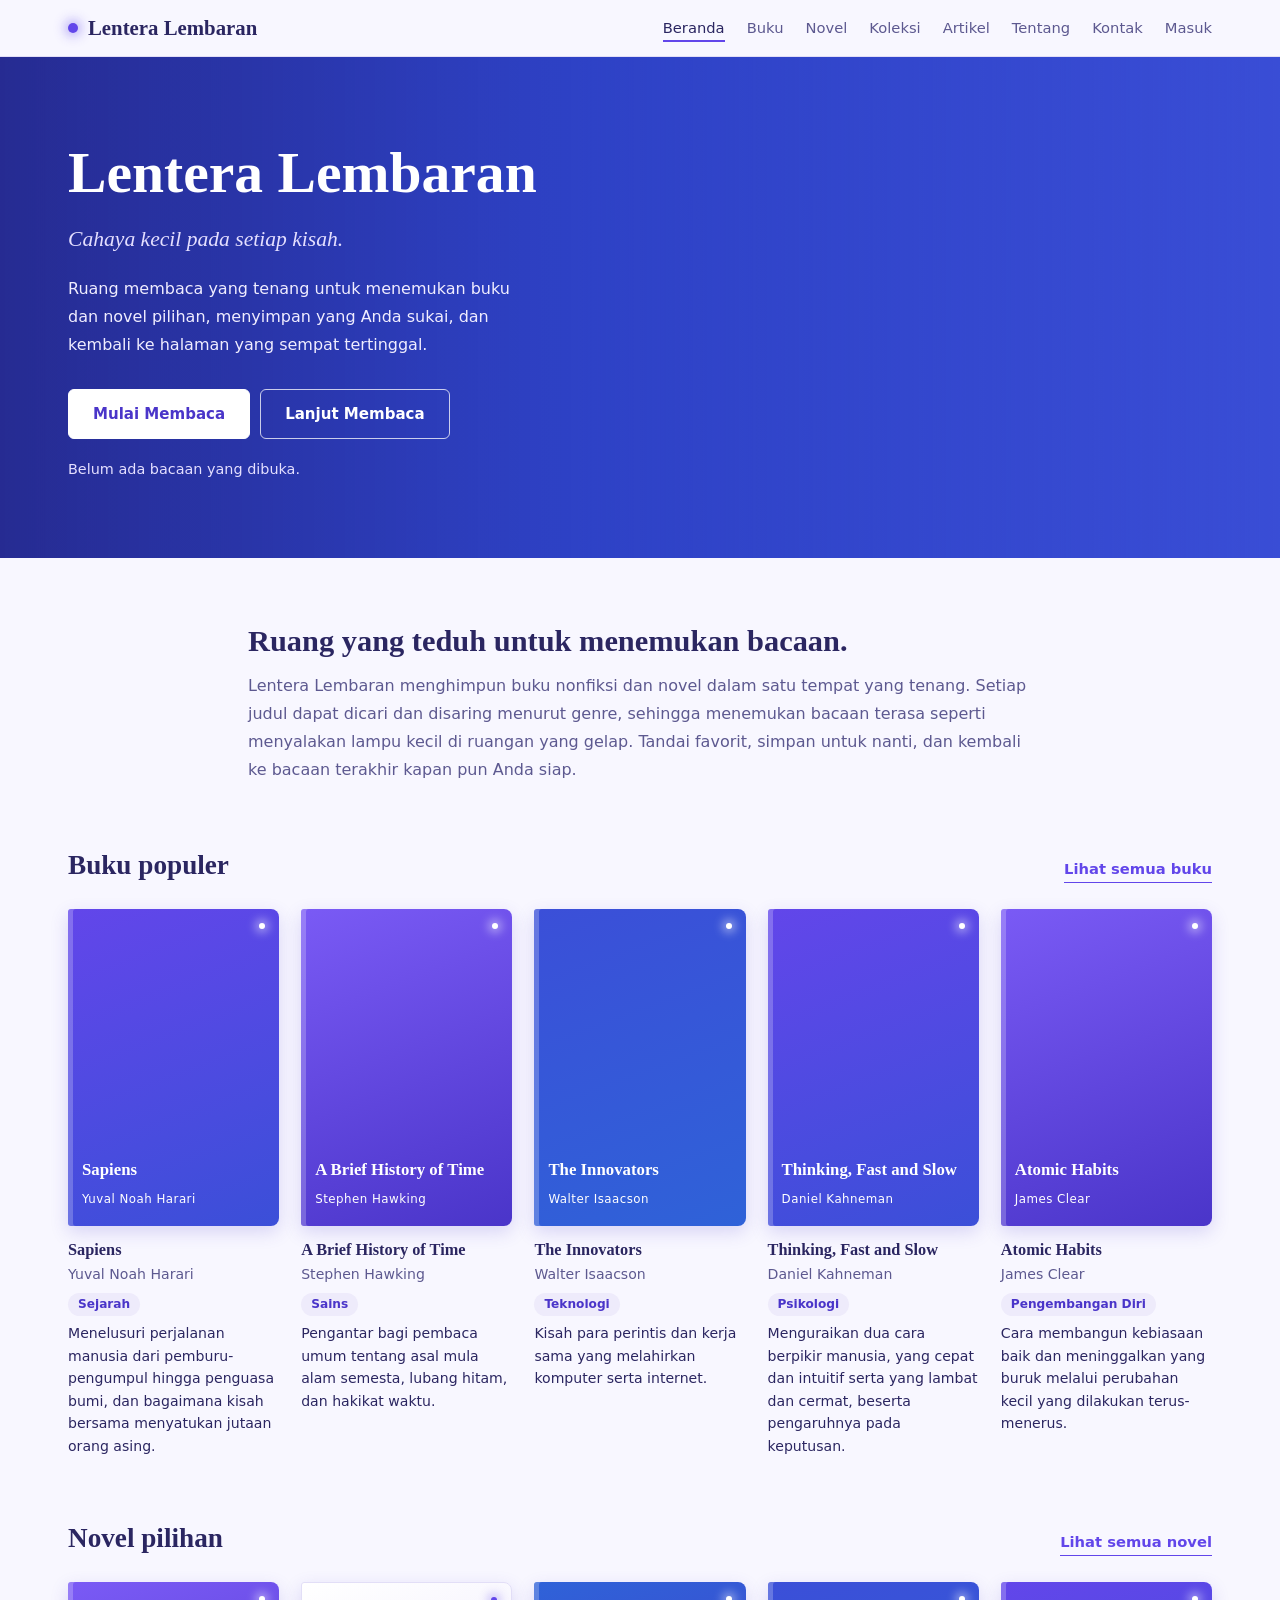
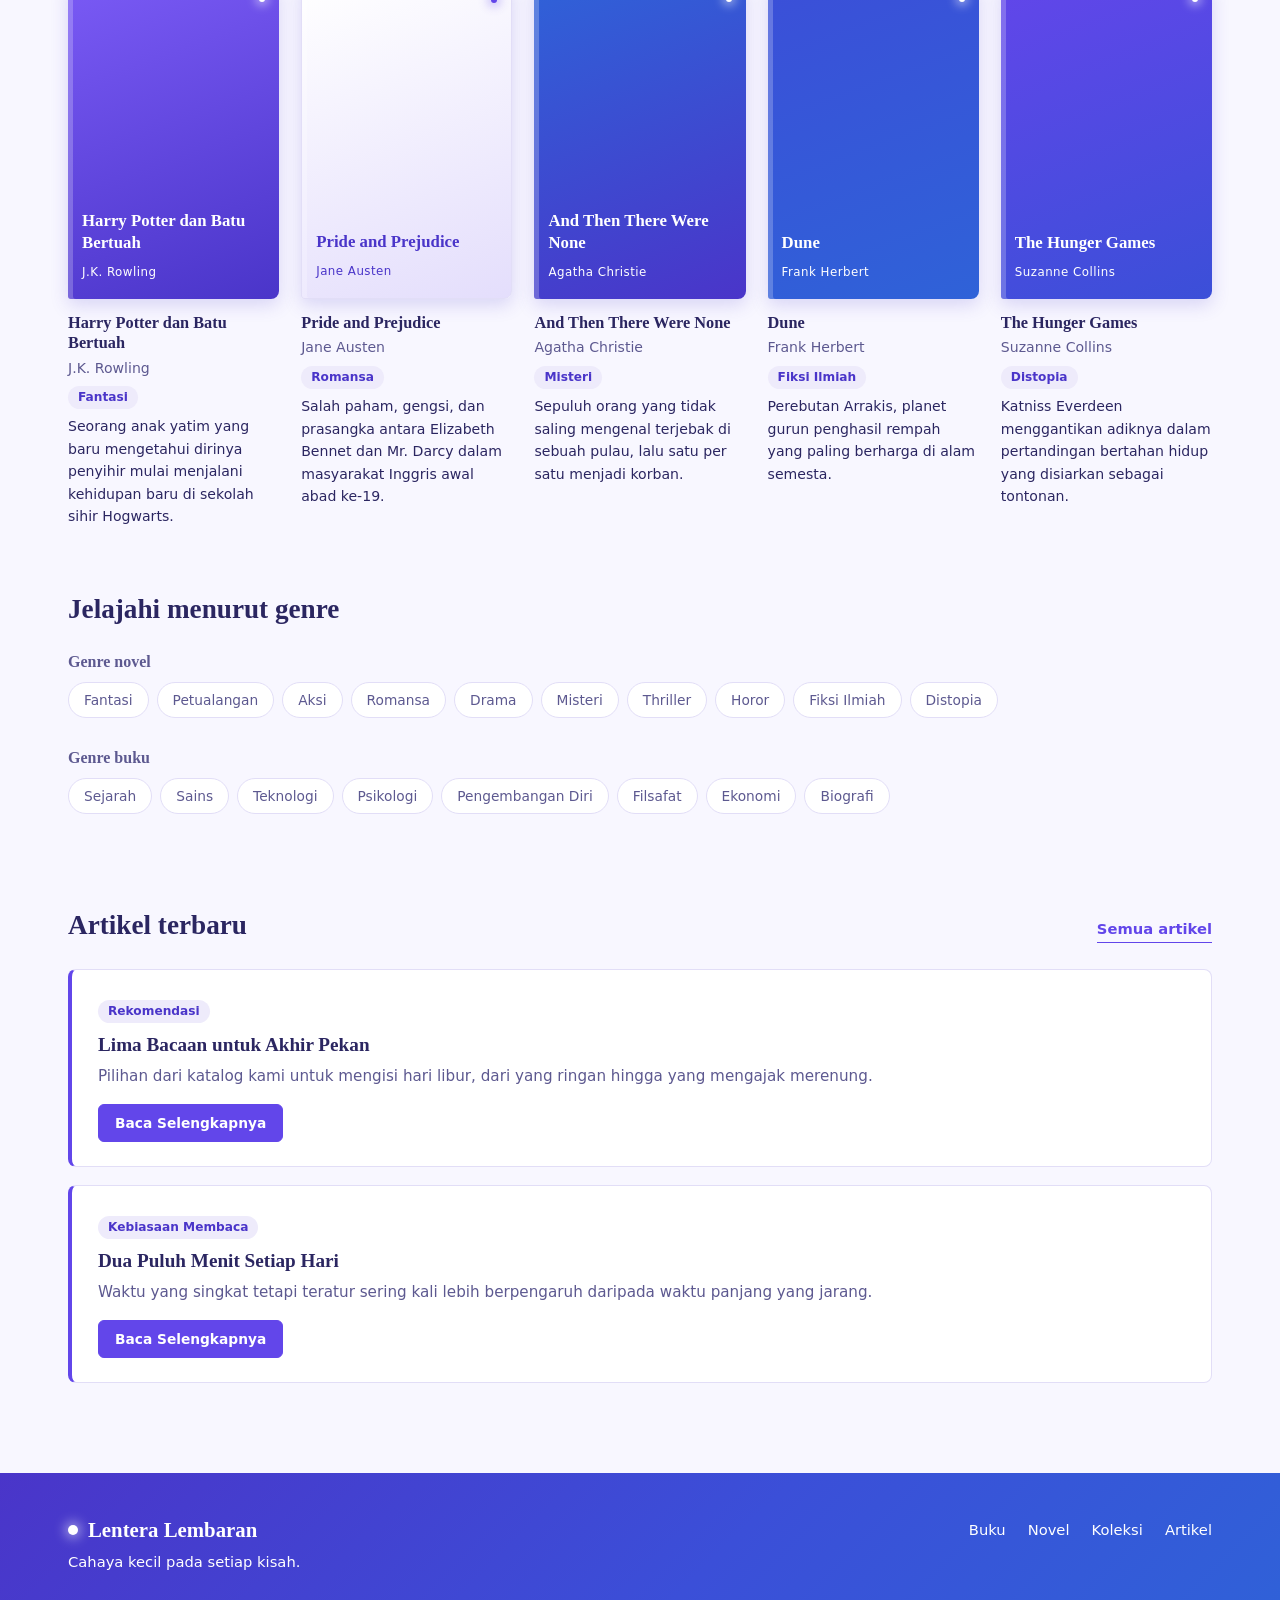
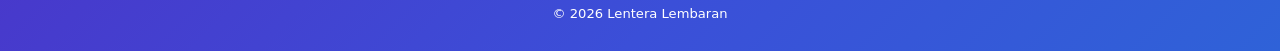
==== index.html @ 8225e92b "Upload website Lentera Lembaran" ====
<!DOCTYPE html>
<html lang="id">
<head>
    <meta charset="UTF-8">
    <meta name="viewport" content="width=device-width, initial-scale=1">
    <meta name="description" content="Lentera Lembaran: ruang membaca digital untuk menemukan buku dan novel pilihan.">
    <title>Beranda | Lentera Lembaran</title>
    <link rel="stylesheet" href="css/style.css">
</head>
<body data-halaman="index">

    <header class="header-situs" id="header-situs"></header>

    <main>
        <section class="hero">
            <div class="container hero-isi">
                <div>
                    <h1>Lentera Lembaran</h1>
                    <p class="semboyan">Cahaya kecil pada setiap kisah.</p>
                    <p class="lead">
                        Ruang membaca yang tenang untuk menemukan buku dan novel pilihan,
                        menyimpan yang Anda sukai, dan kembali ke halaman yang sempat tertinggal.
                    </p>
                    <div class="aksi">
                        <button class="btn btn-putih" type="button" data-dialog="dialog-pilih">Mulai Membaca</button>
                        <button class="btn btn-garis" type="button" id="tombol-lanjut">Lanjut Membaca</button>
                    </div>
                    <p class="terakhir" id="info-terakhir" aria-live="polite"></p>
                </div>
                <div class="lentera" aria-hidden="true">
                    <div class="nyala"></div>
                </div>
            </div>
        </section>

        <section class="bagian">
            <div class="container pengantar">
                <h2>Ruang yang teduh untuk menemukan bacaan.</h2>
                <p>
                    Lentera Lembaran menghimpun buku nonfiksi dan novel dalam satu tempat yang tenang.
                    Setiap judul dapat dicari dan disaring menurut genre, sehingga menemukan bacaan terasa
                    seperti menyalakan lampu kecil di ruangan yang gelap. Tandai favorit, simpan untuk nanti,
                    dan kembali ke bacaan terakhir kapan pun Anda siap.
                </p>
            </div>
        </section>

        <section class="bagian">
            <div class="container">
                <div class="bagian-kepala">
                    <h2>Buku populer</h2>
                    <a href="books.html">Lihat semua buku</a>
                </div>
                <div class="rak" id="rak-buku"></div>
            </div>
        </section>

        <section class="bagian">
            <div class="container">
                <div class="bagian-kepala">
                    <h2>Novel pilihan</h2>
                    <a href="novels.html">Lihat semua novel</a>
                </div>
                <div class="rak" id="rak-novel"></div>
            </div>
        </section>

        <section class="bagian">
            <div class="container">
                <div class="bagian-kepala">
                    <h2>Jelajahi menurut genre</h2>
                </div>
                <div class="kelompok-genre">
                    <h3>Genre novel</h3>
                    <div class="chips" id="genre-novel"></div>
                </div>
                <div class="kelompok-genre">
                    <h3>Genre buku</h3>
                    <div class="chips" id="genre-buku"></div>
                </div>
            </div>
        </section>

        <section class="bagian">
            <div class="container">
                <div class="bagian-kepala">
                    <h2>Artikel terbaru</h2>
                    <a href="news.html">Semua artikel</a>
                </div>
                <ul class="daftar-artikel" id="daftar-artikel"></ul>
            </div>
        </section>
    </main>

    <footer class="footer-situs" id="footer-situs"></footer>

    <dialog class="modal" id="dialog-pilih" aria-labelledby="judul-pilih">
        <div class="modal-isi modal-pilih">
            <button class="modal-tutup" type="button" data-tutup aria-label="Tutup">&times;</button>
            <h2 id="judul-pilih">Apa yang ingin Anda baca hari ini?</h2>
            <p>Pilih jenis bacaan untuk melanjutkan.</p>
            <div class="pilih-grid">
                <a class="pilih-kartu" href="novels.html">
                    <strong>Novel</strong>
                    <span>Kisah rekaan tentang dunia, manusia, dan kemungkinan yang belum terjadi.</span>
                </a>
                <a class="pilih-kartu" href="books.html">
                    <strong>Buku</strong>
                    <span>Bacaan nonfiksi untuk memahami sejarah, ilmu pengetahuan, dan diri sendiri.</span>
                </a>
            </div>
        </div>
    </dialog>

    <script src="js/data.js"></script>
    <script src="js/script.js"></script>
</body>
</html>
---- css/style.css ----
:root {
    --ungu: #6246ea;
    --ungu-tua: #4a35c9;
    --biru: #2f62d8;
    --lavender: #eeebfb;
    --putih: #ffffff;
    --latar: #f8f7ff;
    --teks: #2b2661;
    --teks-lembut: #5d5990;
    --garis: #e2def7;
    --galat: #b3261e;
    --gradasi: linear-gradient(135deg, #4a35c9 0%, #3b4fd8 55%, #2f62d8 100%);
    --bayangan: 0 12px 32px rgba(74, 53, 201, 0.14);
    --font-teks: "Segoe UI", system-ui, sans-serif;
    --font-judul: "Palatino Linotype", Palatino, Georgia, serif;
}

* {
    box-sizing: border-box;
    margin: 0;
    padding: 0;
}

[hidden] {
    display: none !important;
}

body {
    font-family: var(--font-teks);
    color: var(--teks);
    background: var(--latar);
    line-height: 1.75;
}

h1,
h2,
h3,
.logo {
    font-family: var(--font-judul);
    font-weight: 600;
    line-height: 1.25;
}

a {
    color: inherit;
}

:focus-visible {
    outline: 2px solid var(--ungu);
    outline-offset: 3px;
}

.sr {
    position: absolute;
    left: -9999px;
}

.container {
    max-width: 1200px;
    margin: 0 auto;
    padding: 0 28px;
}

.catatan {
    margin-top: 14px;
    font-size: 0.85rem;
    color: var(--teks-lembut);
}

.catatan a {
    color: var(--ungu);
}

.pusat-teks {
    text-align: center;
}

.aksi {
    display: flex;
    flex-wrap: wrap;
    gap: 10px;
}

.btn {
    display: inline-block;
    padding: 11px 24px;
    border: 1.5px solid var(--ungu);
    border-radius: 6px;
    background: var(--ungu);
    font: inherit;
    font-size: 0.94rem;
    font-weight: 600;
    color: var(--putih);
    text-decoration: none;
    cursor: pointer;
    transition: 0.2s;
}

.btn:hover {
    background: var(--biru);
    border-color: var(--biru);
}

.btn-garis {
    background: transparent;
    color: var(--ungu);
}

.btn-garis:hover {
    background: var(--lavender);
    border-color: var(--ungu);
}

.btn-putih {
    background: var(--putih);
    border-color: var(--putih);
    color: var(--ungu-tua);
}

.btn-putih:hover {
    background: var(--lavender);
    border-color: var(--lavender);
}

.btn-kecil {
    padding: 6px 16px;
    font-size: 0.86rem;
}

.header-situs {
    position: sticky;
    top: 0;
    z-index: 30;
    background: rgba(248, 247, 255, 0.94);
    backdrop-filter: blur(8px);
    border-bottom: 1px solid var(--garis);
}

.navbar {
    display: flex;
    align-items: center;
    justify-content: space-between;
    max-width: 1200px;
    margin: 0 auto;
    padding: 14px 28px;
}

.logo {
    display: flex;
    align-items: center;
    gap: 10px;
    font-size: 1.3rem;
    text-decoration: none;
}

.logo::before {
    content: "";
    width: 10px;
    height: 10px;
    border-radius: 50%;
    background: var(--ungu);
    box-shadow: 0 0 12px 3px rgba(98, 70, 234, 0.45);
}

.menu {
    display: flex;
    align-items: center;
    gap: 22px;
    list-style: none;
}

.menu a,
.menu-akun {
    padding: 4px 0;
    border: 0;
    border-bottom: 2px solid transparent;
    background: none;
    font: inherit;
    font-size: 0.92rem;
    color: var(--teks-lembut);
    text-decoration: none;
    cursor: pointer;
    transition: 0.2s;
}

.menu a:hover,
.menu-akun:hover {
    color: var(--teks);
}

.menu a.on {
    color: var(--teks);
    border-bottom-color: var(--ungu);
}

.burger {
    display: none;
    padding: 6px 14px;
    border: 1px solid var(--garis);
    border-radius: 6px;
    background: var(--putih);
    font: inherit;
    color: var(--teks);
    cursor: pointer;
}

.hero {
    padding: 80px 0 76px;
    background-color: #3b4fd8;
    background-image:
        linear-gradient(90deg, rgba(36, 40, 140, 0.92) 0%, rgba(40, 60, 190, 0.7) 45%, rgba(40, 60, 190, 0.1) 100%),
        url("../../images/lentera.jpg");
    background-position: center;
    background-size: cover;
    color: var(--putih);
}

.hero-isi {
    display: grid;
    grid-template-columns: 1.3fr 0.7fr;
    gap: 40px;
    align-items: center;
}

.hero h1 {
    margin-bottom: 12px;
    font-size: 3.6rem;
}

.semboyan {
    margin-bottom: 16px;
    font-family: var(--font-judul);
    font-size: 1.35rem;
    font-style: italic;
    color: #e4dfff;
}

.lead {
    max-width: 460px;
    margin-bottom: 30px;
    color: #f0edff;
}

.hero .btn-garis {
    border-color: rgba(255, 255, 255, 0.75);
    color: var(--putih);
}

.hero .btn-garis:hover {
    background: rgba(255, 255, 255, 0.16);
    border-color: var(--putih);
}

.terakhir {
    margin-top: 18px;
    font-size: 0.9rem;
    color: #e4dfff;
}

.hero-kutipan {
    justify-self: end;
    max-width: 260px;
    padding-top: 14px;
    border-top: 2px solid rgba(255, 255, 255, 0.6);
    font-family: var(--font-judul);
    font-size: 1.1rem;
    font-style: italic;
    line-height: 1.7;
    text-shadow: 0 1px 8px rgba(20, 20, 80, 0.7);
}

.judul-halaman {
    padding: 64px 0 44px;
    background: var(--gradasi);
    color: var(--putih);
}

.judul-halaman h1 {
    font-size: 2.5rem;
}

.judul-halaman p {
    max-width: 580px;
    margin-top: 6px;
    color: #f0edff;
}

.bagian {
    padding: 64px 0 0;
}

.bagian-kepala {
    display: flex;
    flex-wrap: wrap;
    align-items: baseline;
    justify-content: space-between;
    gap: 14px;
    margin-bottom: 26px;
}

.bagian-kepala h2 {
    font-size: 1.7rem;
}

.bagian-kepala a {
    font-size: 0.92rem;
    font-weight: 600;
    color: var(--ungu);
    text-decoration: none;
    border-bottom: 1px solid currentColor;
}

.pengantar {
    max-width: 840px;
}

.pengantar h2 {
    margin-bottom: 12px;
    font-size: 1.9rem;
}

.pengantar p {
    color: var(--teks-lembut);
}

.kelompok-genre {
    margin-bottom: 22px;
}

.kelompok-genre h3 {
    margin-bottom: 10px;
    font-size: 1rem;
    color: var(--teks-lembut);
}

.rak {
    display: grid;
    grid-template-columns: repeat(5, 1fr);
    gap: 34px 22px;
}

.kartu {
    position: relative;
}

.kartu h3 {
    margin: 14px 0 2px;
    font-size: 1.02rem;
}

.kartu-buka {
    padding: 0;
    border: 0;
    background: none;
    font: inherit;
    color: inherit;
    text-align: left;
    cursor: pointer;
}

.kartu-buka::after {
    content: "";
    position: absolute;
    inset: 0;
}

.kartu-buka:focus-visible {
    outline: none;
}

.kartu-buka:focus-visible::after {
    outline: 2px solid var(--ungu);
    outline-offset: 4px;
    border-radius: 8px;
}

.kartu:hover .sampul {
    transform: translateY(-4px);
}

.penulis {
    font-size: 0.88rem;
    color: var(--teks-lembut);
}

.ringkasan {
    font-size: 0.88rem;
    line-height: 1.6;
}

.tag {
    display: inline-block;
    margin: 6px 0;
    padding: 1px 10px;
    border-radius: 20px;
    background: var(--lavender);
    font-size: 0.76rem;
    font-weight: 600;
    color: var(--ungu-tua);
}

.sampul {
    position: relative;
    display: flex;
    flex-direction: column;
    justify-content: flex-end;
    aspect-ratio: 2 / 3;
    padding: 16px 14px;
    overflow: hidden;
    border-radius: 3px 8px 8px 3px;
    box-shadow: inset 5px 0 0 rgba(255, 255, 255, 0.22), 0 6px 18px rgba(74, 53, 201, 0.18);
    color: var(--putih);
    transition: 0.25s;
}

.sampul::after {
    content: "";
    position: absolute;
    top: 14px;
    right: 14px;
    width: 6px;
    height: 6px;
    border-radius: 50%;
    background: var(--putih);
    box-shadow: 0 0 10px 4px rgba(255, 255, 255, 0.45);
}

.sampul img {
    position: absolute;
    inset: 0;
    z-index: 1;
    width: 100%;
    height: 100%;
    object-fit: cover;
}

.sampul-judul {
    position: relative;
    font-family: var(--font-judul);
    font-size: 1.05rem;
    font-weight: 600;
    line-height: 1.3;
}

.sampul-penulis {
    position: relative;
    margin-top: 8px;
    font-size: 0.74rem;
    letter-spacing: 0.04em;
}

.warna-0 {
    background: linear-gradient(160deg, #6246ea, #3b4fd8);
}

.warna-1 {
    background: linear-gradient(160deg, #2f62d8, #4a35c9);
}

.warna-2 {
    background: linear-gradient(160deg, #7a5af5, #4a35c9);
}

.warna-3 {
    background: linear-gradient(160deg, #3b4fd8, #2f62d8);
}

.warna-4 {
    border: 1px solid var(--garis);
    background: linear-gradient(160deg, #ffffff, #e4defc);
    color: var(--ungu-tua);
}

.warna-4::after {
    background: var(--ungu);
    box-shadow: 0 0 10px 4px rgba(98, 70, 234, 0.3);
}

.toolbar {
    display: flex;
    flex-wrap: wrap;
    align-items: center;
    gap: 18px;
    padding: 30px 0 18px;
}

.pilihan {
    display: inline-flex;
    padding: 4px;
    border: 1px solid var(--garis);
    border-radius: 10px;
    background: var(--putih);
}

.pilihan button {
    padding: 8px 20px;
    border: 0;
    border-radius: 7px;
    background: transparent;
    font: inherit;
    font-size: 0.92rem;
    font-weight: 600;
    color: var(--teks-lembut);
    cursor: pointer;
    transition: 0.2s;
}

.pilihan button.on {
    background: var(--ungu);
    color: var(--putih);
}

.pilihan.pusat {
    display: flex;
    max-width: 460px;
    margin: 44px auto 18px;
}

.pilihan.pusat button {
    flex: 1;
}

.jumlah,
.chip span {
    margin-left: 6px;
    font-size: 0.82em;
    opacity: 0.75;
}

.pencarian {
    flex: 1 1 260px;
}

.pencarian input {
    width: 100%;
    padding: 11px 16px;
    border: 1px solid var(--garis);
    border-radius: 8px;
    background: var(--putih);
    font: inherit;
    color: inherit;
}

.pencarian input:focus {
    outline: none;
    border-color: var(--ungu);
    box-shadow: 0 0 0 3px rgba(98, 70, 234, 0.15);
}

.chips {
    display: flex;
    flex-wrap: wrap;
    gap: 8px;
    padding-bottom: 8px;
}

.chip {
    padding: 5px 15px;
    border: 1px solid var(--garis);
    border-radius: 30px;
    background: var(--putih);
    font: inherit;
    font-size: 0.86rem;
    color: var(--teks-lembut);
    text-decoration: none;
    cursor: pointer;
    transition: 0.2s;
}

.chip:hover {
    border-color: var(--ungu);
    color: var(--ungu);
}

.chip.on {
    border-color: var(--ungu);
    background: var(--ungu);
    color: var(--putih);
}

.info-hasil {
    margin: 6px 0 22px;
    font-size: 0.9rem;
    color: var(--teks-lembut);
}

.kosong {
    padding: 50px 0;
    text-align: center;
    color: var(--teks-lembut);
}

.daftar-artikel {
    display: grid;
    gap: 18px;
    list-style: none;
}

.artikel {
    padding: 24px 26px;
    border: 1px solid var(--garis);
    border-left: 4px solid var(--ungu);
    border-radius: 8px;
    background: var(--putih);
}

.artikel h3 {
    margin: 4px 0 6px;
    font-size: 1.2rem;
}

.artikel p {
    font-size: 0.95rem;
    color: var(--teks-lembut);
}

.artikel .artikel-isi {
    margin-top: 10px;
    color: var(--teks);
}

.artikel .btn {
    margin-top: 14px;
}

.dua-kolom {
    display: grid;
    grid-template-columns: 1fr 1fr;
    gap: 48px;
}

.blok {
    margin-bottom: 28px;
}

.blok h3 {
    margin-bottom: 4px;
    font-size: 1.15rem;
    color: var(--ungu);
}

.blok p,
.blok li {
    color: var(--teks-lembut);
}

.blok ul {
    padding-left: 18px;
}

.nilai {
    display: grid;
    grid-template-columns: repeat(3, 1fr);
    gap: 30px;
    margin-top: 12px;
    padding-top: 34px;
    border-top: 1px solid var(--garis);
}

.nilai h3 {
    font-size: 1.1rem;
}

.nilai p {
    font-size: 0.93rem;
    color: var(--teks-lembut);
}

.form {
    max-width: 460px;
    margin: 0 auto 20px;
    padding: 30px;
    border: 1px solid var(--garis);
    border-radius: 10px;
    background: var(--putih);
}

.form-mandiri {
    margin-top: 44px;
}

.form h2 {
    margin-bottom: 14px;
    font-size: 1.5rem;
}

.fld {
    margin-bottom: 10px;
}

.fld label {
    display: block;
    margin-bottom: 4px;
    font-size: 0.86rem;
    font-weight: 600;
}

.fld input,
.fld textarea {
    width: 100%;
    padding: 10px 13px;
    border: 1px solid var(--garis);
    border-radius: 6px;
    background: var(--latar);
    font: inherit;
    color: inherit;
}

.fld input:focus,
.fld textarea:focus {
    outline: none;
    border-color: var(--ungu);
    background: var(--putih);
}

.err {
    display: block;
    min-height: 18px;
    font-size: 0.8rem;
    color: var(--galat);
}

.hasil {
    margin-top: 14px;
    padding: 11px 14px;
    border-radius: 6px;
    font-size: 0.9rem;
}

.hasil.ok {
    background: var(--lavender);
    color: var(--ungu-tua);
}

.hasil.gagal {
    background: #fdecea;
    color: #9a1f15;
}

.modal {
    width: min(720px, calc(100% - 32px));
    max-height: calc(100vh - 32px);
    margin: auto;
    padding: 0;
    overflow-y: auto;
    border: 0;
    border-radius: 14px;
    background: var(--putih);
    color: var(--teks);
    box-shadow: 0 24px 60px rgba(43, 38, 97, 0.35);
}

.modal::backdrop {
    background: rgba(74, 53, 201, 0.45);
    backdrop-filter: blur(3px);
}

.modal-isi {
    position: relative;
    display: grid;
    grid-template-columns: 190px 1fr;
    gap: 28px;
    padding: 32px;
}

.modal-isi h2 {
    margin: 6px 0 2px;
    font-size: 1.6rem;
}

.modal-teks {
    margin: 14px 0 20px;
}

.modal-tutup {
    position: absolute;
    top: 10px;
    right: 14px;
    width: 36px;
    height: 36px;
    border: 0;
    border-radius: 50%;
    background: var(--lavender);
    font-size: 1.4rem;
    line-height: 1;
    color: var(--ungu-tua);
    cursor: pointer;
}

.modal-pilih {
    display: block;
    text-align: center;
}

.modal-pilih h2 {
    margin-top: 0;
    padding: 0 30px;
}

.pilih-grid {
    display: grid;
    grid-template-columns: 1fr 1fr;
    gap: 16px;
    margin-top: 22px;
    text-align: left;
}

.pilih-kartu {
    display: flex;
    flex-direction: column;
    gap: 6px;
    padding: 22px;
    border: 1.5px solid var(--garis);
    border-radius: 10px;
    text-decoration: none;
    transition: 0.2s;
}

.pilih-kartu:hover {
    border-color: var(--ungu);
    background: var(--lavender);
}

.pilih-kartu strong {
    font-family: var(--font-judul);
    font-size: 1.3rem;
    color: var(--ungu-tua);
}

.pilih-kartu span {
    font-size: 0.9rem;
    color: var(--teks-lembut);
}

.footer-situs {
    margin-top: 90px;
    padding: 44px 0 26px;
    background: var(--gradasi);
    color: var(--putih);
    font-size: 0.92rem;
}

.footer-isi {
    display: flex;
    flex-wrap: wrap;
    justify-content: space-between;
    gap: 30px;
}

.footer-situs .logo {
    margin-bottom: 6px;
    color: var(--putih);
}

.footer-situs .logo::before {
    background: var(--putih);
    box-shadow: 0 0 12px 3px rgba(255, 255, 255, 0.5);
}

.footer-tautan {
    display: flex;
    gap: 22px;
    list-style: none;
}

.footer-tautan a {
    text-decoration: none;
}

.footer-tautan a:hover {
    text-decoration: underline;
}

.footer-hak {
    margin-top: 28px;
    text-align: center;
    font-size: 0.82rem;
}

@media (max-width: 1000px) {
    .rak {
        grid-template-columns: repeat(4, 1fr);
    }
}

@media (max-width: 820px) {
    .burger {
        display: block;
    }

    .menu {
        position: absolute;
        top: 100%;
        left: 0;
        right: 0;
        display: none;
        flex-direction: column;
        align-items: flex-start;
        gap: 0;
        padding: 6px 28px 14px;
        border-bottom: 1px solid var(--garis);
        background: var(--latar);
    }

    .menu.buka {
        display: flex;
    }

    .menu a,
    .menu-akun {
        display: block;
        padding: 10px 0;
    }

    .hero-isi,
    .dua-kolom,
    .nilai,
    .modal-isi {
        grid-template-columns: 1fr;
    }

    .hero {
        background-image:
            linear-gradient(rgba(36, 40, 140, 0.85), rgba(40, 60, 190, 0.85)),
            url("../../images/lentera.jpg");
    }

    .hero h1 {
        font-size: 2.6rem;
    }

    .hero-kutipan {
        display: none;
    }

    .modal-sampul {
        max-width: 150px;
    }

    .rak {
        grid-template-columns: repeat(3, 1fr);
    }
}

@media (max-width: 560px) {
    .rak {
        grid-template-columns: repeat(2, 1fr);
        gap: 28px 16px;
    }

    .pilih-grid {
        grid-template-columns: 1fr;
    }

    .modal-isi {
        padding: 24px 20px;
    }
}

@media (prefers-reduced-motion: reduce) {
    * {
        animation: none !important;
        transition: none !important;
    }
}
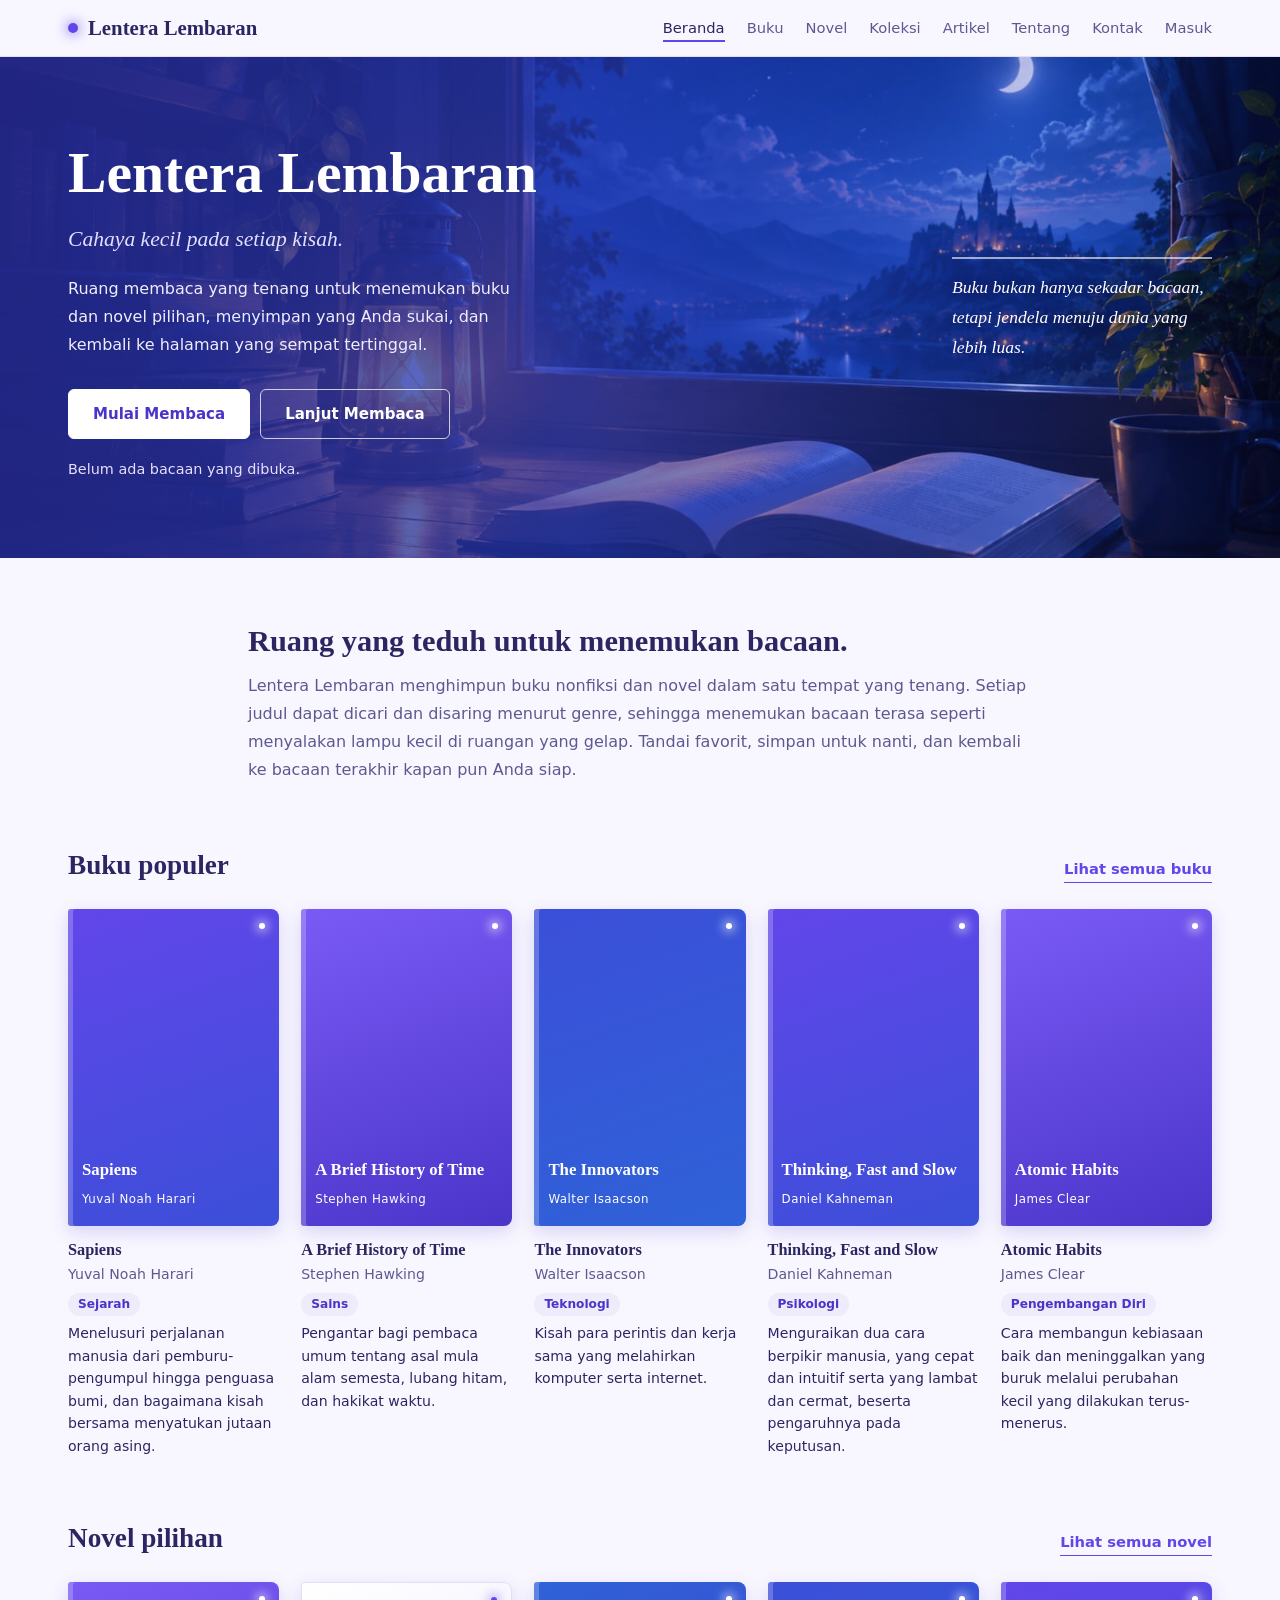
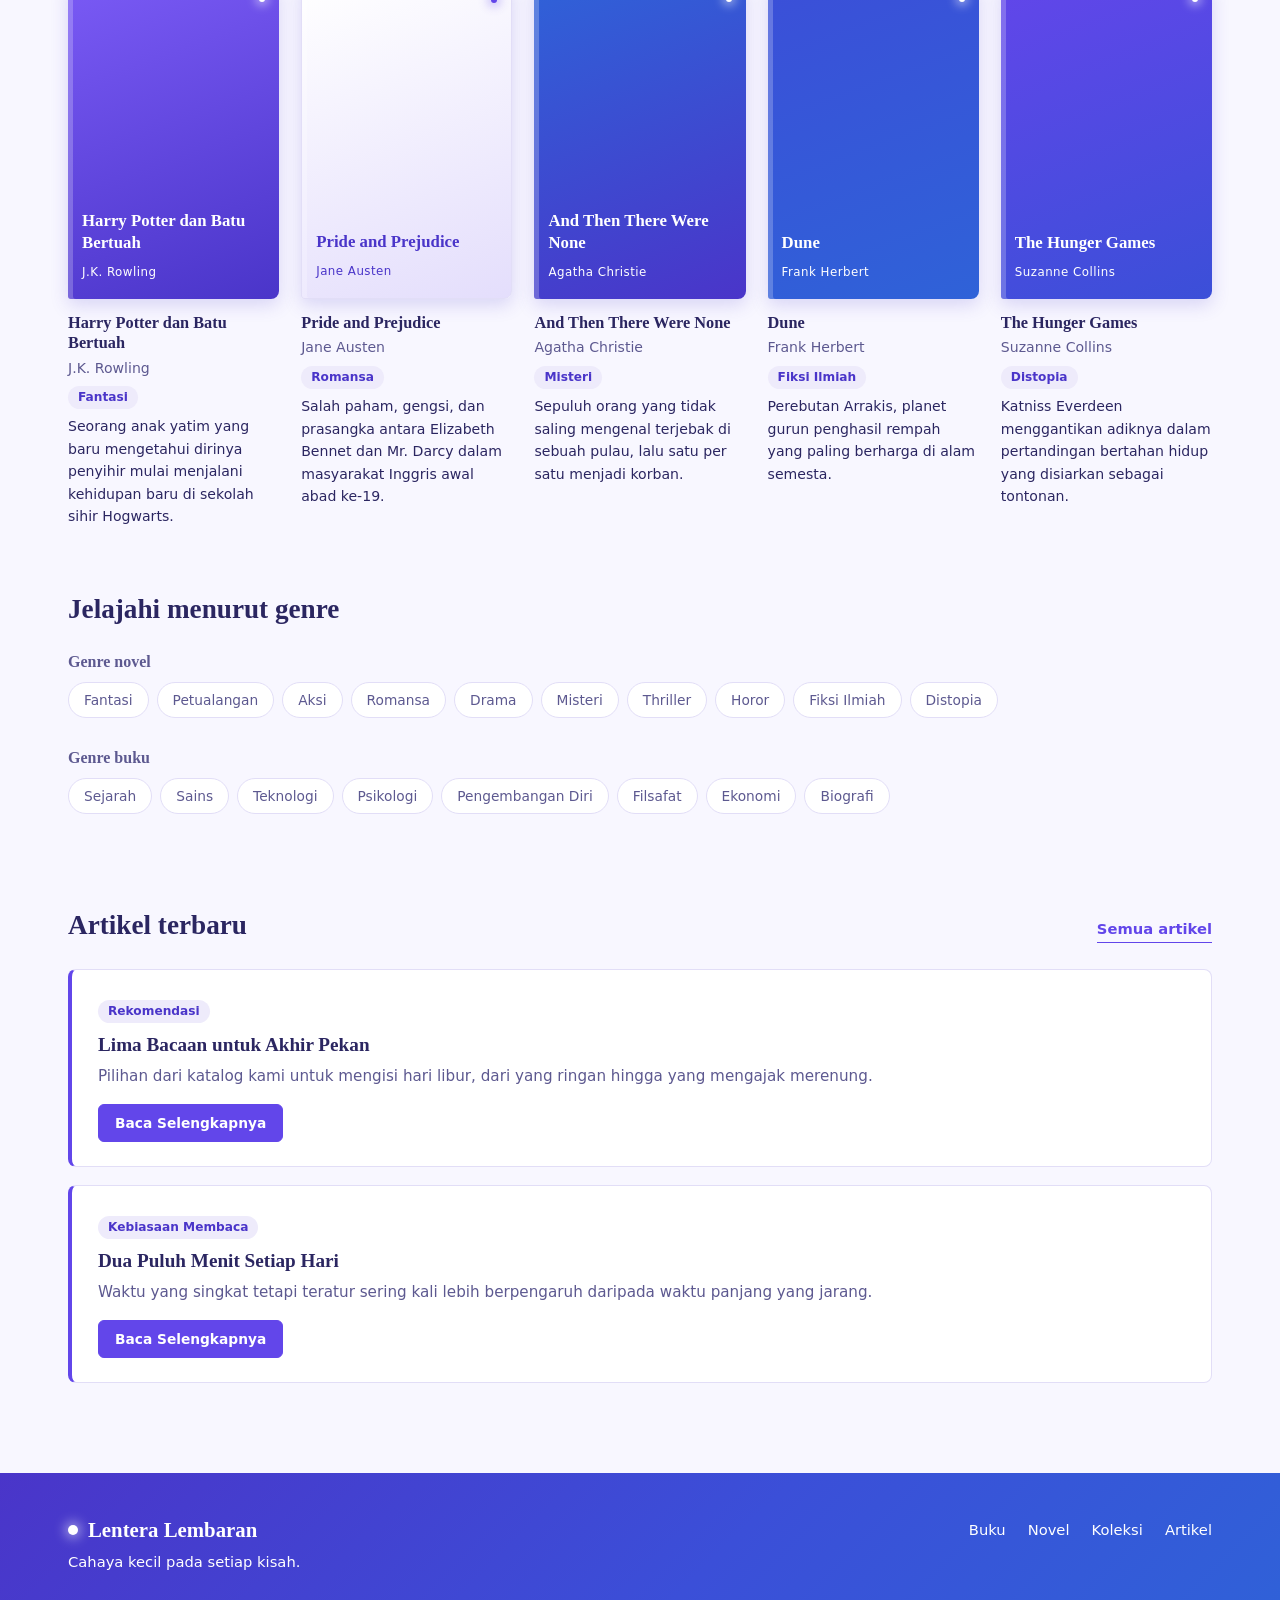
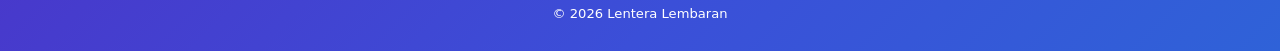
==== commit 6213c841: "Update seluruh website Lentera Lembaran" ====
--- a/index.html
+++ b/index.html
@@ -13,8 +13,7 @@
 
     <main>
         <section class="hero">
-            <div class="container hero-isi">
-                <div>
+        <div class="container hero-isi"><div>
                     <h1>Lentera Lembaran</h1>
                     <p class="semboyan">Cahaya kecil pada setiap kisah.</p>
                     <p class="lead">
@@ -27,9 +26,9 @@
                     </div>
                     <p class="terakhir" id="info-terakhir" aria-live="polite"></p>
                 </div>
-                <div class="lentera" aria-hidden="true">
-                    <div class="nyala"></div>
-                </div>
+                <blockquote class="hero-kutipan">
+                    Buku bukan hanya sekadar bacaan, tetapi jendela menuju dunia yang lebih luas.
+                </blockquote>
             </div>
         </section>
 
--- a/css/style.css
+++ b/css/style.css
@@ -209,7 +209,7 @@
     background-color: #3b4fd8;
     background-image:
         linear-gradient(90deg, rgba(36, 40, 140, 0.92) 0%, rgba(40, 60, 190, 0.7) 45%, rgba(40, 60, 190, 0.1) 100%),
-        url("../../images/lentera.jpg");
+        url("../images/lentera.jpg");
     background-position: center;
     background-size: cover;
     color: var(--putih);
@@ -922,7 +922,7 @@
     .hero {
         background-image:
             linear-gradient(rgba(36, 40, 140, 0.85), rgba(40, 60, 190, 0.85)),
-            url("../../images/lentera.jpg");
+            url("../images/lentera.jpg");
     }
 
     .hero h1 {
